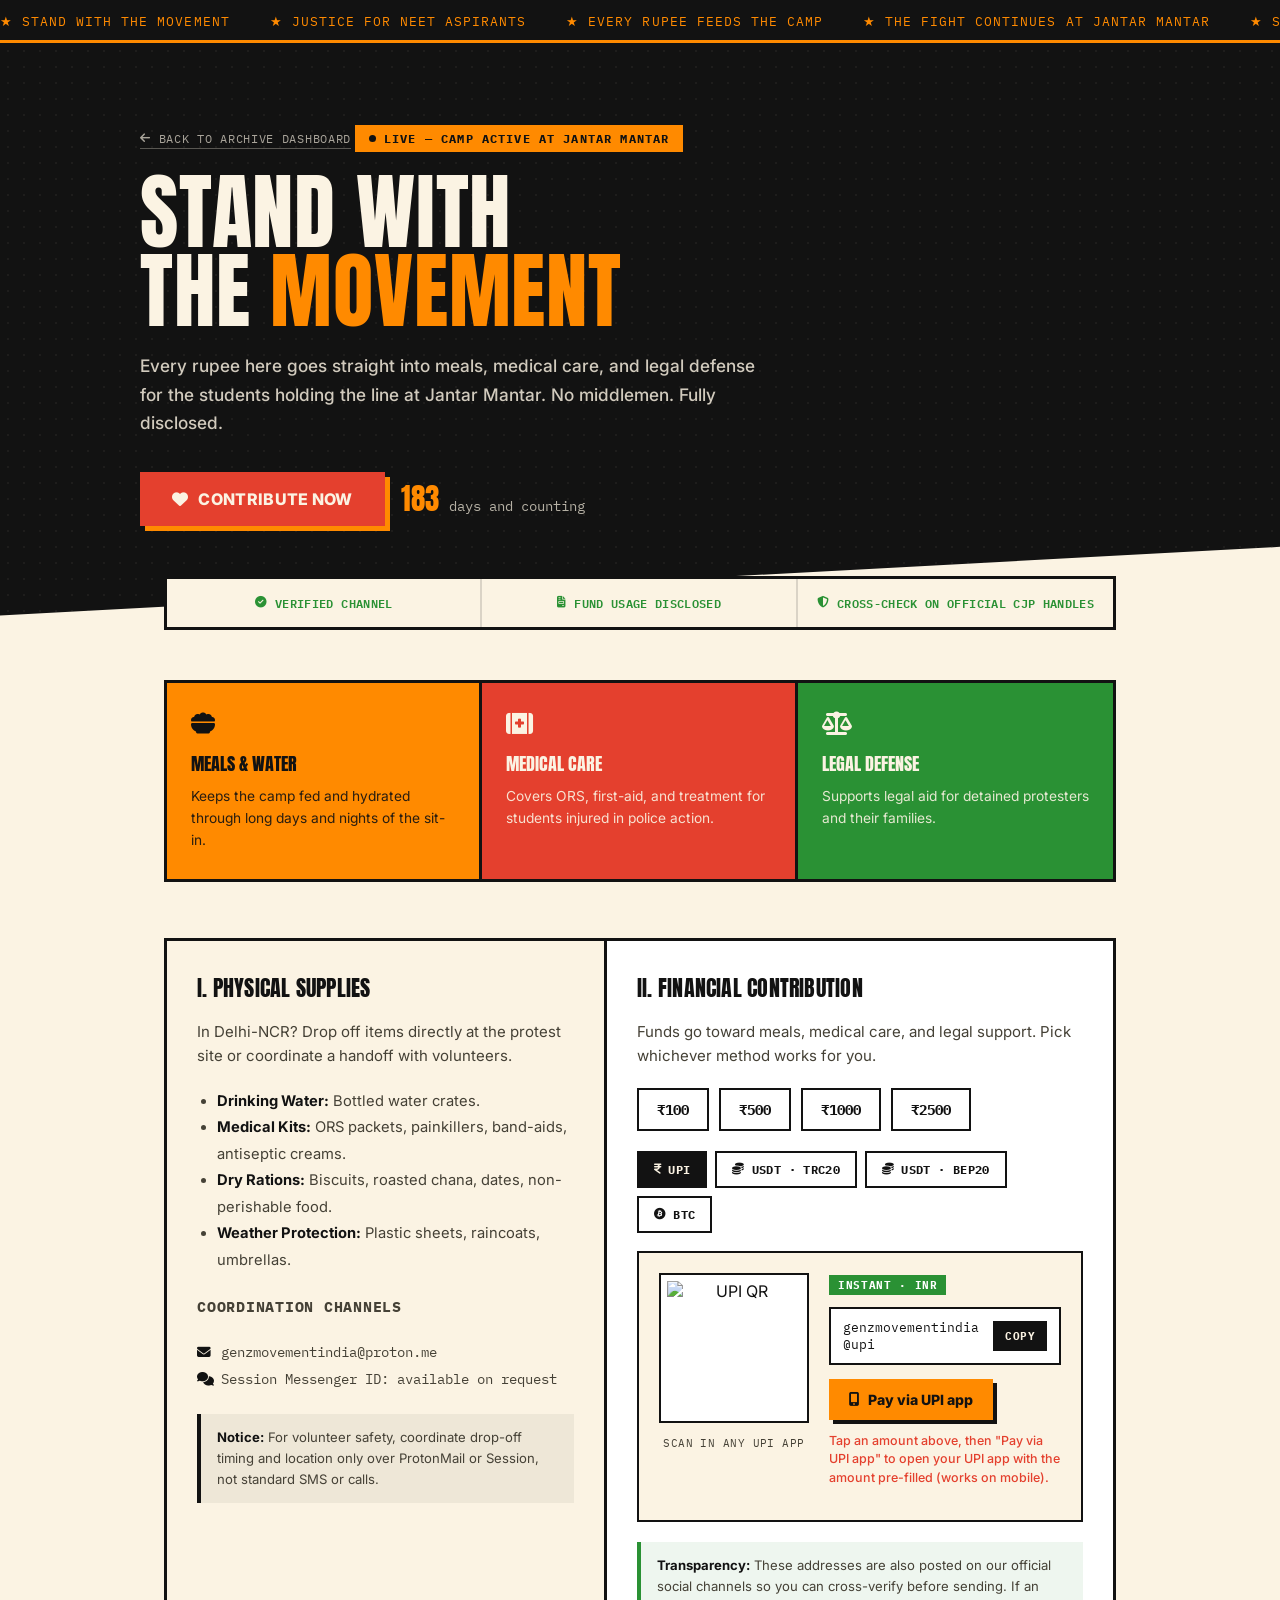
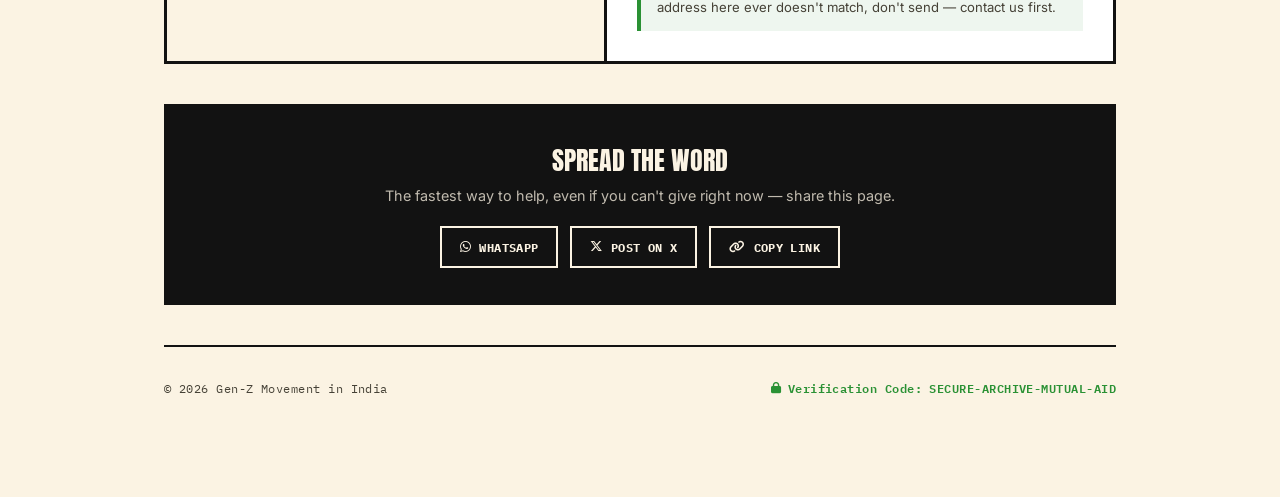
==== donation/index.html @ 175906e4 "Update standalone donation page with live crypto addresses and QR codes" ====
<!DOCTYPE html>
<html lang="en">
<head>
<meta charset="UTF-8">
<meta name="viewport" content="width=device-width, initial-scale=1.0">
<title>Stand With The Movement | Mutual Aid Fund</title>

<link rel="preconnect" href="https://fonts.googleapis.com">
<link rel="preconnect" href="https://fonts.gstatic.com" crossorigin>
<link href="https://fonts.googleapis.com/css2?family=Anton&family=Inter:wght@400;500;600;700;800;900&family=IBM+Plex+Mono:wght@400;500;600;700&display=swap" rel="stylesheet">
<link rel="stylesheet" href="https://cdnjs.cloudflare.com/ajax/libs/font-awesome/6.4.0/css/all.min.css">

<style>
  :root{
    --ink: #121212;
    --cream: #fbf3e3;
    --saffron: #ff8a00;
    --red: #e4402e;
    --green: #2a9134;
    --line: rgba(18,18,18,0.14);
  }

  *{ box-sizing: border-box; }
  html{ scroll-behavior: smooth; }

  body{
    margin:0;
    background: var(--cream);
    color: var(--ink);
    font-family: 'Inter', sans-serif;
    overflow-x: hidden;
  }

  a{ color: inherit; }
  .container{ max-width: 1000px; margin: 0 auto; padding: 0 24px 90px; }

  /* ================= MARQUEE ================= */
  .marquee{
    background: var(--ink);
    color: var(--cream);
    overflow: hidden;
    white-space: nowrap;
    padding: 10px 0;
    border-bottom: 3px solid var(--saffron);
  }
  .marquee-track{
    display: inline-block;
    animation: scroll-left 22s linear infinite;
    font-family: 'IBM Plex Mono', monospace;
    font-size: 0.8rem;
    letter-spacing: 0.08em;
    text-transform: uppercase;
  }
  .marquee-track span{ margin-right: 40px; color: var(--saffron); }
  @keyframes scroll-left{ from{ transform: translateX(0);} to{ transform: translateX(-50%);} }

  /* ================= HERO ================= */
  .hero{
    position: relative;
    background: var(--ink);
    color: var(--cream);
    padding: 56px 24px 90px;
    clip-path: polygon(0 0, 100% 0, 100% 88%, 0 100%);
    margin-bottom: -40px;
  }
  .hero::before{
    content:"";
    position:absolute; inset:0;
    background-image: radial-gradient(var(--cream) 1.2px, transparent 1.2px);
    background-size: 16px 16px;
    opacity: 0.05;
    pointer-events:none;
  }

  .hero-inner{ max-width: 1000px; margin:0 auto; position:relative; z-index:2; }

  .back-btn{
    display:inline-flex; align-items:center; gap:8px;
    font-family:'IBM Plex Mono', monospace; font-size:0.72rem; letter-spacing:0.06em;
    text-transform:uppercase; color: rgba(251,243,227,0.65); text-decoration:none;
    border-bottom: 1px solid rgba(251,243,227,0.3); padding-bottom:2px;
  }
  .back-btn:hover{ color: var(--saffron); border-color: var(--saffron); }

  .live-badge{
    display:inline-flex; align-items:center; gap:8px;
    font-family:'IBM Plex Mono', monospace; font-size:0.72rem; letter-spacing:0.1em;
    text-transform:uppercase; color: var(--ink); background: var(--saffron);
    padding: 6px 14px; margin: 26px 0 20px; font-weight:700;
  }
  .live-dot{ width:7px; height:7px; border-radius:50%; background: var(--ink); animation: pulse 1.4s ease-in-out infinite; }
  @keyframes pulse{ 0%,100%{opacity:1;} 50%{opacity:0.25;} }

  h1{
    font-family: 'Anton', sans-serif;
    font-weight: 400;
    font-size: clamp(2.6rem, 8vw, 5.2rem);
    line-height: 0.95;
    letter-spacing: 0.01em;
    text-transform: uppercase;
    margin: 0 0 22px;
    max-width: 14ch;
  }
  h1 .accent{ color: var(--saffron); }

  .hero p.sub{
    font-size: 1.08rem; max-width: 56ch; color: rgba(251,243,227,0.82); line-height:1.65; margin: 0 0 34px; font-weight: 500;
  }

  .hero-actions{ display:flex; gap:16px; flex-wrap:wrap; align-items:center; }

  .btn-primary{
    background: var(--red); color: var(--cream);
    font-family:'Inter',sans-serif; font-weight:800; font-size:1rem;
    border:none; padding: 17px 32px; cursor:pointer; text-decoration:none;
    display:inline-flex; align-items:center; gap:10px; text-transform: uppercase; letter-spacing: 0.02em;
    box-shadow: 5px 5px 0 var(--saffron);
    transition: transform 0.15s ease, box-shadow 0.15s ease;
  }
  .btn-primary:hover{ transform: translate(-2px,-2px); box-shadow: 7px 7px 0 var(--saffron); }

  .day-counter{
    display:flex; align-items:baseline; gap:10px; font-family:'IBM Plex Mono', monospace;
    color: rgba(251,243,227,0.7); font-size:0.85rem;
  }
  .day-counter strong{ font-size: 1.8rem; color: var(--saffron); font-family:'Anton', sans-serif; font-weight:400; }

  /* ================= TRUST STRIP ================= */
  .trust-strip{
    position: relative; z-index: 3;
    display:flex; gap:0; flex-wrap:wrap;
    margin: 0 0 50px;
    background: var(--cream);
    border: 3px solid var(--ink);
  }
  .trust-strip span{
    flex: 1 1 200px;
    display:flex; align-items:center; gap:8px; justify-content:center;
    padding: 14px 16px;
    font-family:'IBM Plex Mono', monospace; font-size: 0.72rem; letter-spacing:0.03em; text-transform:uppercase;
    color: var(--green); font-weight: 600;
    border-right: 2px solid var(--line);
  }
  .trust-strip span:last-child{ border-right:none; }

  /* ================= IMPACT ================= */
  .impact{ display:grid; grid-template-columns: repeat(3,1fr); gap:0; margin-bottom: 56px; border: 3px solid var(--ink); }
  @media (max-width:720px){ .impact{ grid-template-columns:1fr; } }

  .impact-card{
    padding: 28px 24px;
    border-right: 3px solid var(--ink);
  }
  .impact-card:last-child{ border-right:none; }
  .impact-card:nth-child(1){ background: var(--saffron); }
  .impact-card:nth-child(2){ background: var(--red); color: var(--cream); }
  .impact-card:nth-child(3){ background: var(--green); color: var(--cream); }

  .impact-card i{ font-size:1.5rem; margin-bottom:14px; display:block; }
  .impact-card h3{ font-family:'Anton', sans-serif; font-weight:400; font-size:1.15rem; text-transform:uppercase; margin:0 0 8px; }
  .impact-card p{ font-size:0.86rem; line-height:1.6; margin:0; opacity:0.9; }

  /* ================= CARDS ================= */
  main.grid{ display:grid; grid-template-columns: 1fr 1.15fr; gap: 0; margin-bottom: 40px; border: 3px solid var(--ink); }
  @media (max-width: 800px){ main.grid{ grid-template-columns: 1fr; } }

  .card{ padding: 30px; }
  .card:first-child{ border-right: 3px solid var(--ink); background: var(--cream); }
  @media (max-width: 800px){ .card:first-child{ border-right:none; border-bottom: 3px solid var(--ink); } }
  .card:last-child{ background: #fff; }

  .card h2{ font-family:'Anton', sans-serif; font-weight:400; text-transform:uppercase; font-size:1.4rem; margin:0 0 16px; letter-spacing:0.01em; }
  .card > p{ font-size:0.94rem; color: #454136; line-height:1.6; margin:0 0 20px; }

  .supplies-list{ margin:0 0 22px; padding-left:20px; }
  .supplies-list li{ font-size:0.92rem; color:#454136; line-height:1.8; }
  .supplies-list li strong{ color: var(--ink); }

  .channel-label{
    font-family:'IBM Plex Mono', monospace; font-size:0.78rem; font-weight:700;
    text-transform:uppercase; letter-spacing:0.05em; color: var(--red); margin:0 0 8px;
  }
  .channel-block{ font-family:'IBM Plex Mono', monospace; font-size:0.85rem; color:#454136; line-height:2; }
  .channel-block i{ width:16px; color: var(--ink); }

  .notice-box{
    margin-top: 20px; border-left: 4px solid var(--ink); background: rgba(18,18,18,0.05);
    padding: 13px 16px; font-size:0.82rem; line-height:1.6; color:#454136;
  }
  .notice-box strong{ color: var(--ink); }
  .notice-box.safe{ border-left-color: var(--green); background: rgba(42,145,52,0.08); }

  /* ================= AMOUNTS ================= */
  .amount-row{ display:flex; gap:10px; flex-wrap:wrap; margin-bottom: 20px; }
  .amount-btn{
    font-family:'IBM Plex Mono', monospace; font-weight:700; font-size:0.9rem;
    background: #fff; border: 2.5px solid var(--ink); color: var(--ink);
    padding: 10px 18px; cursor:pointer; transition: all 0.15s ease;
  }
  .amount-btn:hover, .amount-btn.selected{ background: var(--saffron); border-color: var(--ink); }

  /* ================= PAY TABS ================= */
  .pay-tabs{ display:flex; flex-wrap:wrap; gap:8px; margin-bottom: 18px; }
  .pay-tab{
    font-family:'IBM Plex Mono', monospace; font-size:0.74rem; font-weight:700; letter-spacing:0.03em; text-transform:uppercase;
    background: #fff; border:2px solid var(--ink); color: var(--ink);
    padding:9px 15px; cursor:pointer; display:inline-flex; align-items:center; gap:7px;
    transition: background 0.15s ease, color 0.15s ease;
  }
  .pay-tab:hover{ background: #f0e9d8; }
  .pay-tab.active{ background: var(--ink); color: var(--cream); }

  .pay-panel{ display:none; animation: fadeIn 0.3s ease; }
  .pay-panel.active{ display:block; }
  @keyframes fadeIn{ from{opacity:0; transform:translateY(6px);} to{opacity:1; transform:translateY(0);} }

  .pay-panel-inner{
    display:flex; gap:20px; align-items:flex-start; flex-wrap:wrap;
    background: var(--cream); border: 2px solid var(--ink); padding:20px;
  }

  .qr-box{ flex: 0 0 150px; text-align:center; }
  .qr-box img{ width:150px; height:150px; object-fit:cover; border:2px solid var(--ink); background:#fff; padding:6px; display:block; margin:0 auto 8px; }
  .qr-box span{ font-family:'IBM Plex Mono', monospace; font-size:0.7rem; letter-spacing:0.04em; text-transform:uppercase; color:#454136; }

  .pay-details{ flex:1; min-width:200px; }
  .network-tag{
    display:inline-block; font-family:'IBM Plex Mono', monospace; font-size:0.68rem; font-weight:700; letter-spacing:0.06em;
    text-transform:uppercase; color: #fff; background: var(--green); padding:3px 9px; margin-bottom:12px;
  }

  .addr-row{
    display:flex; align-items:center; gap:8px; background: #fff; border:2px solid var(--ink);
    padding:10px 12px; font-family:'IBM Plex Mono', monospace; font-size:0.8rem; word-break: break-all;
  }
  .copy-btn{
    flex-shrink:0; background: var(--ink); color: var(--cream); border:none; padding:8px 12px; cursor:pointer;
    font-family:'IBM Plex Mono', monospace; font-size:0.7rem; font-weight:700; text-transform:uppercase; letter-spacing:0.04em;
    transition: background 0.15s ease;
  }
  .copy-btn:hover{ background: var(--red); }
  .copy-btn.copied{ background: var(--green); }

  .pay-warn{ margin-top:12px; font-size:0.78rem; color: var(--red); line-height:1.5; font-weight:500; }

  .upi-pay-link{
    display:inline-flex; align-items:center; gap:8px; margin-top:14px;
    background: var(--saffron); color: var(--ink); font-weight:800; font-size:0.88rem;
    padding: 12px 20px; text-decoration:none; transition: background 0.15s ease;
    box-shadow: 4px 4px 0 var(--ink);
  }
  .upi-pay-link:hover{ transform: translate(-1px,-1px); box-shadow: 5px 5px 0 var(--ink); }

  /* ================= SHARE ================= */
  .share-block{
    margin-top: 10px; padding: 34px; background: var(--ink); color: var(--cream); text-align:center;
    border: 3px solid var(--ink);
  }
  .share-block h3{ font-family:'Anton', sans-serif; font-weight:400; text-transform:uppercase; font-size:1.6rem; margin:0 0 8px; }
  .share-block p{ font-size:0.9rem; color: rgba(251,243,227,0.75); margin:0 0 22px; }
  .share-row{ display:flex; gap:12px; justify-content:center; flex-wrap:wrap; }
  .share-btn{
    display:inline-flex; align-items:center; gap:8px;
    font-family:'IBM Plex Mono', monospace; font-size:0.78rem; font-weight:700; text-transform:uppercase; letter-spacing:0.03em;
    padding: 11px 18px; border: 2px solid var(--cream); color: var(--cream); text-decoration:none;
    background: transparent; cursor: pointer; transition: all 0.15s ease;
  }
  .share-btn:hover{ background: var(--saffron); border-color: var(--saffron); color: var(--ink); }

  footer{
    margin-top: 40px; padding-top:22px; border-top:2px solid var(--ink);
    font-family:'IBM Plex Mono', monospace; font-size:0.72rem; letter-spacing:0.04em;
    color:#454136; display:flex; align-items:center; justify-content:space-between; flex-wrap:wrap; gap:10px;
  }
  footer .verified{ color: var(--green); display:inline-flex; align-items:center; gap:6px; font-weight:600; }

  .reveal{ opacity:0; transform: translateY(18px); transition: opacity 0.6s ease, transform 0.6s ease; }
  .reveal.visible{ opacity:1; transform: translateY(0); }
</style>
</head>
<body>

<div class="marquee">
  <div class="marquee-track">
    <span>★ STAND WITH THE MOVEMENT</span><span>★ JUSTICE FOR NEET ASPIRANTS</span><span>★ EVERY RUPEE FEEDS THE CAMP</span><span>★ THE FIGHT CONTINUES AT JANTAR MANTAR</span><span>★ STAND WITH THE MOVEMENT</span><span>★ JUSTICE FOR NEET ASPIRANTS</span><span>★ EVERY RUPEE FEEDS THE CAMP</span><span>★ THE FIGHT CONTINUES AT JANTAR MANTAR</span>
  </div>
</div>

<div class="hero">
  <div class="hero-inner">
    <a href="../dashboard/" class="back-btn"><i class="fa-solid fa-arrow-left"></i> Back to Archive Dashboard</a>
    <div class="live-badge"><span class="live-dot"></span> Live — Camp Active at Jantar Mantar</div>
    <h1>STAND WITH<br>THE <span class="accent">MOVEMENT</span></h1>
    <p class="sub">Every rupee here goes straight into meals, medical care, and legal defense for the students holding the line at Jantar Mantar. No middlemen. Fully disclosed.</p>
    <div class="hero-actions">
      <a href="#give" class="btn-primary"><i class="fa-solid fa-heart"></i> Contribute Now</a>
      <div class="day-counter"><strong id="dayCount">—</strong> days and counting</div>
    </div>
  </div>
</div>

<div class="container">

  <div class="trust-strip reveal">
    <span><i class="fa-solid fa-circle-check"></i> Verified channel</span>
    <span><i class="fa-solid fa-file-invoice"></i> Fund usage disclosed</span>
    <span><i class="fa-solid fa-shield-halved"></i> Cross-check on official CJP handles</span>
  </div>

  <div class="impact reveal">
    <div class="impact-card">
      <i class="fa-solid fa-bowl-food"></i>
      <h3>Meals & Water</h3>
      <p>Keeps the camp fed and hydrated through long days and nights of the sit-in.</p>
    </div>
    <div class="impact-card">
      <i class="fa-solid fa-kit-medical"></i>
      <h3>Medical Care</h3>
      <p>Covers ORS, first-aid, and treatment for students injured in police action.</p>
    </div>
    <div class="impact-card">
      <i class="fa-solid fa-scale-balanced"></i>
      <h3>Legal Defense</h3>
      <p>Supports legal aid for detained protesters and their families.</p>
    </div>
  </div>

  <main class="grid reveal">

    <div class="card">
      <h2>I. Physical Supplies</h2>
      <p>In Delhi-NCR? Drop off items directly at the protest site or coordinate a handoff with volunteers.</p>
      <ul class="supplies-list">
        <li><strong>Drinking Water:</strong> Bottled water crates.</li>
        <li><strong>Medical Kits:</strong> ORS packets, painkillers, band-aids, antiseptic creams.</li>
        <li><strong>Dry Rations:</strong> Biscuits, roasted chana, dates, non-perishable food.</li>
        <li><strong>Weather Protection:</strong> Plastic sheets, raincoats, umbrellas.</li>
      </ul>
      <p class="channel-label">Coordination Channels</p>
      <div class="channel-block">
        <div><i class="fa-solid fa-envelope"></i> genzmovementindia@proton.me</div>
        <div><i class="fa-solid fa-comments"></i> Session Messenger ID: available on request</div>
      </div>
      <div class="notice-box">
        <strong>Notice:</strong> For volunteer safety, coordinate drop-off timing and location only over ProtonMail or Session, not standard SMS or calls.
      </div>
    </div>

    <div class="card" id="give">
      <h2>II. Financial Contribution</h2>
      <p>Funds go toward meals, medical care, and legal support. Pick whichever method works for you.</p>

      <div class="amount-row" id="amountRow">
        <button class="amount-btn" data-amt="100">₹100</button>
        <button class="amount-btn" data-amt="500">₹500</button>
        <button class="amount-btn" data-amt="1000">₹1000</button>
        <button class="amount-btn" data-amt="2500">₹2500</button>
      </div>

      <div class="pay-tabs" id="payTabs">
        <button class="pay-tab active" data-target="upi"><i class="fa-solid fa-indian-rupee-sign"></i> UPI</button>
        <button class="pay-tab" data-target="trc20"><i class="fa-solid fa-coins"></i> USDT · TRC20</button>
        <button class="pay-tab" data-target="bep20"><i class="fa-solid fa-coins"></i> USDT · BEP20</button>
        <button class="pay-tab" data-target="btc"><i class="fa-brands fa-bitcoin"></i> BTC</button>
      </div>

      <!-- UPI -->
      <div class="pay-panel active" id="panel-upi">
        <div class="pay-panel-inner">
          <div class="qr-box">
            <img src="../media/upi_qr.jpeg" alt="UPI QR">
            <span>Scan in any UPI app</span>
          </div>
          <div class="pay-details">
            <span class="network-tag">Instant · INR</span>
            <div class="addr-row">
              <span id="upi-id">genzmovementindia@upi</span>
              <button class="copy-btn" data-copy="genzmovementindia@upi">Copy</button>
            </div>
            <a class="upi-pay-link" id="upiPayLink" href="upi://pay?pa=genzmovementindia@upi&pn=GenZ%20Movement%20India%20Fund&cu=INR" target="_blank">
              <i class="fa-solid fa-mobile-screen-button"></i> Pay via UPI app
            </a>
            <p class="pay-warn">Tap an amount above, then "Pay via UPI app" to open your UPI app with the amount pre-filled (works on mobile).</p>
          </div>
        </div>
      </div>

      <!-- TRC20 -->
      <div class="pay-panel" id="panel-trc20">
        <div class="pay-panel-inner">
          <div class="qr-box">
            <img src="../media/usdt_trc20_qr.jpeg" alt="USDT TRC20 QR">
            <span>USDT · TRC20</span>
          </div>
          <div class="pay-details">
            <span class="network-tag">Tron network</span>
            <div class="addr-row">
              <span id="trc20-addr">TBJ7jRTGHbhBxsTmzbSZ4QEaMJK5PgWS64</span>
              <button class="copy-btn" data-copy="TBJ7jRTGHbhBxsTmzbSZ4QEaMJK5PgWS64">Copy</button>
            </div>
            <p class="pay-warn">Send only USDT on the TRC20 (Tron) network. Sending on any other network will result in permanent loss of funds.</p>
          </div>
        </div>
      </div>

      <!-- BEP20 -->
      <div class="pay-panel" id="panel-bep20">
        <div class="pay-panel-inner">
          <div class="qr-box">
            <img src="../media/usdt_bep20_qr.jpeg" alt="USDT BEP20 QR">
            <span>USDT · BEP20</span>
          </div>
          <div class="pay-details">
            <span class="network-tag">BNB Smart Chain</span>
            <div class="addr-row">
              <span id="bep20-addr">0xf2d1B79254161A60c2a10E9f4cDbD3c0bbbD3398</span>
              <button class="copy-btn" data-copy="0xf2d1B79254161A60c2a10E9f4cDbD3c0bbbD3398">Copy</button>
            </div>
            <p class="pay-warn">Send only USDT on the BEP20 (BNB Smart Chain) network. Sending on any other network will result in permanent loss of funds.</p>
          </div>
        </div>
      </div>

      <!-- BTC -->
      <div class="pay-panel" id="panel-btc">
        <div class="pay-panel-inner">
          <div class="qr-box">
            <img src="../media/btc.jpeg" alt="BTC QR">
            <span>Bitcoin</span>
          </div>
          <div class="pay-details">
            <span class="network-tag">Bitcoin mainnet</span>
            <div class="addr-row">
              <span id="btc-addr">bc1qkdrwgjcevavkzy95uvqkwr4um263asjzzvt2va</span>
              <button class="copy-btn" data-copy="bc1qkdrwgjcevavkzy95uvqkwr4um263asjzzvt2va">Copy</button>
            </div>
            <p class="pay-warn">Double-check the address before sending — Bitcoin transactions cannot be reversed once confirmed.</p>
          </div>
        </div>
      </div>

      <div class="notice-box safe">
        <strong>Transparency:</strong> These addresses are also posted on our official social channels so you can cross-verify before sending. If an address here ever doesn't match, don't send — contact us first.
      </div>
    </div>

  </main>

  <div class="share-block reveal">
    <h3>Spread the word</h3>
    <p>The fastest way to help, even if you can't give right now — share this page.</p>
    <div class="share-row">
      <a class="share-btn" id="shareWhatsapp" href="#" target="_blank"><i class="fa-brands fa-whatsapp"></i> WhatsApp</a>
      <a class="share-btn" id="shareX" href="#" target="_blank"><i class="fa-brands fa-x-twitter"></i> Post on X</a>
      <button class="share-btn" id="copyLink"><i class="fa-solid fa-link"></i> Copy link</button>
    </div>
  </div>

  <footer>
    <p>&copy; 2026 Gen-Z Movement in India</p>
    <span class="verified"><i class="fa-solid fa-lock"></i> Verification Code: SECURE-ARCHIVE-MUTUAL-AID</span>
  </footer>
</div>

<script>
  const start = new Date('2026-06-06T00:00:00');
  const now = new Date();
  const days = Math.max(1, Math.floor((now - start) / (1000*60*60*24)));
  document.getElementById('dayCount').textContent = days;

  const tabs = document.querySelectorAll('.pay-tab');
  const panels = document.querySelectorAll('.pay-panel');
  tabs.forEach(tab => {
    tab.addEventListener('click', () => {
      tabs.forEach(t => t.classList.remove('active'));
      panels.forEach(p => p.classList.remove('active'));
      tab.classList.add('active');
      document.getElementById('panel-' + tab.dataset.target).classList.add('active');
    });
  });

  document.querySelectorAll('.copy-btn').forEach(btn => {
    btn.addEventListener('click', async () => {
      try{
        await navigator.clipboard.writeText(btn.dataset.copy);
        const original = btn.textContent;
        btn.textContent = 'Copied';
        btn.classList.add('copied');
        setTimeout(() => { btn.textContent = original; btn.classList.remove('copied'); }, 1500);
      }catch(e){ console.error('Copy failed', e); }
    });
  });

  const amountBtns = document.querySelectorAll('.amount-btn');
  const upiLink = document.getElementById('upiPayLink');
  const baseUpi = 'upi://pay?pa=genzmovementindia@upi&pn=GenZ%20Movement%20India%20Fund&cu=INR';
  amountBtns.forEach(btn => {
    btn.addEventListener('click', () => {
      amountBtns.forEach(b => b.classList.remove('selected'));
      btn.classList.add('selected');
      upiLink.href = baseUpi + '&am=' + btn.dataset.amt;
    });
  });

  const pageUrl = window.location.href;
  document.getElementById('shareWhatsapp').href = 'https://wa.me/?text=' + encodeURIComponent('Support students at Jantar Mantar — every contribution helps. ' + pageUrl);
  document.getElementById('shareX').href = 'https://twitter.com/intent/tweet?text=' + encodeURIComponent('Support students at Jantar Mantar — every contribution helps.') + '&url=' + encodeURIComponent(pageUrl);
  document.getElementById('copyLink').addEventListener('click', async (e) => {
    try{
      await navigator.clipboard.writeText(pageUrl);
      e.target.closest('.share-btn').innerHTML = '<i class="fa-solid fa-check"></i> Link copied';
    }catch(err){ console.error(err); }
  });

  const observer = new IntersectionObserver((entries) => {
    entries.forEach(entry => {
      if (entry.isIntersecting){ entry.target.classList.add('visible'); observer.unobserve(entry.target); }
    });
  }, { threshold: 0.12 });
  document.querySelectorAll('.reveal').forEach(el => observer.observe(el));
</script>
</body>
</html>
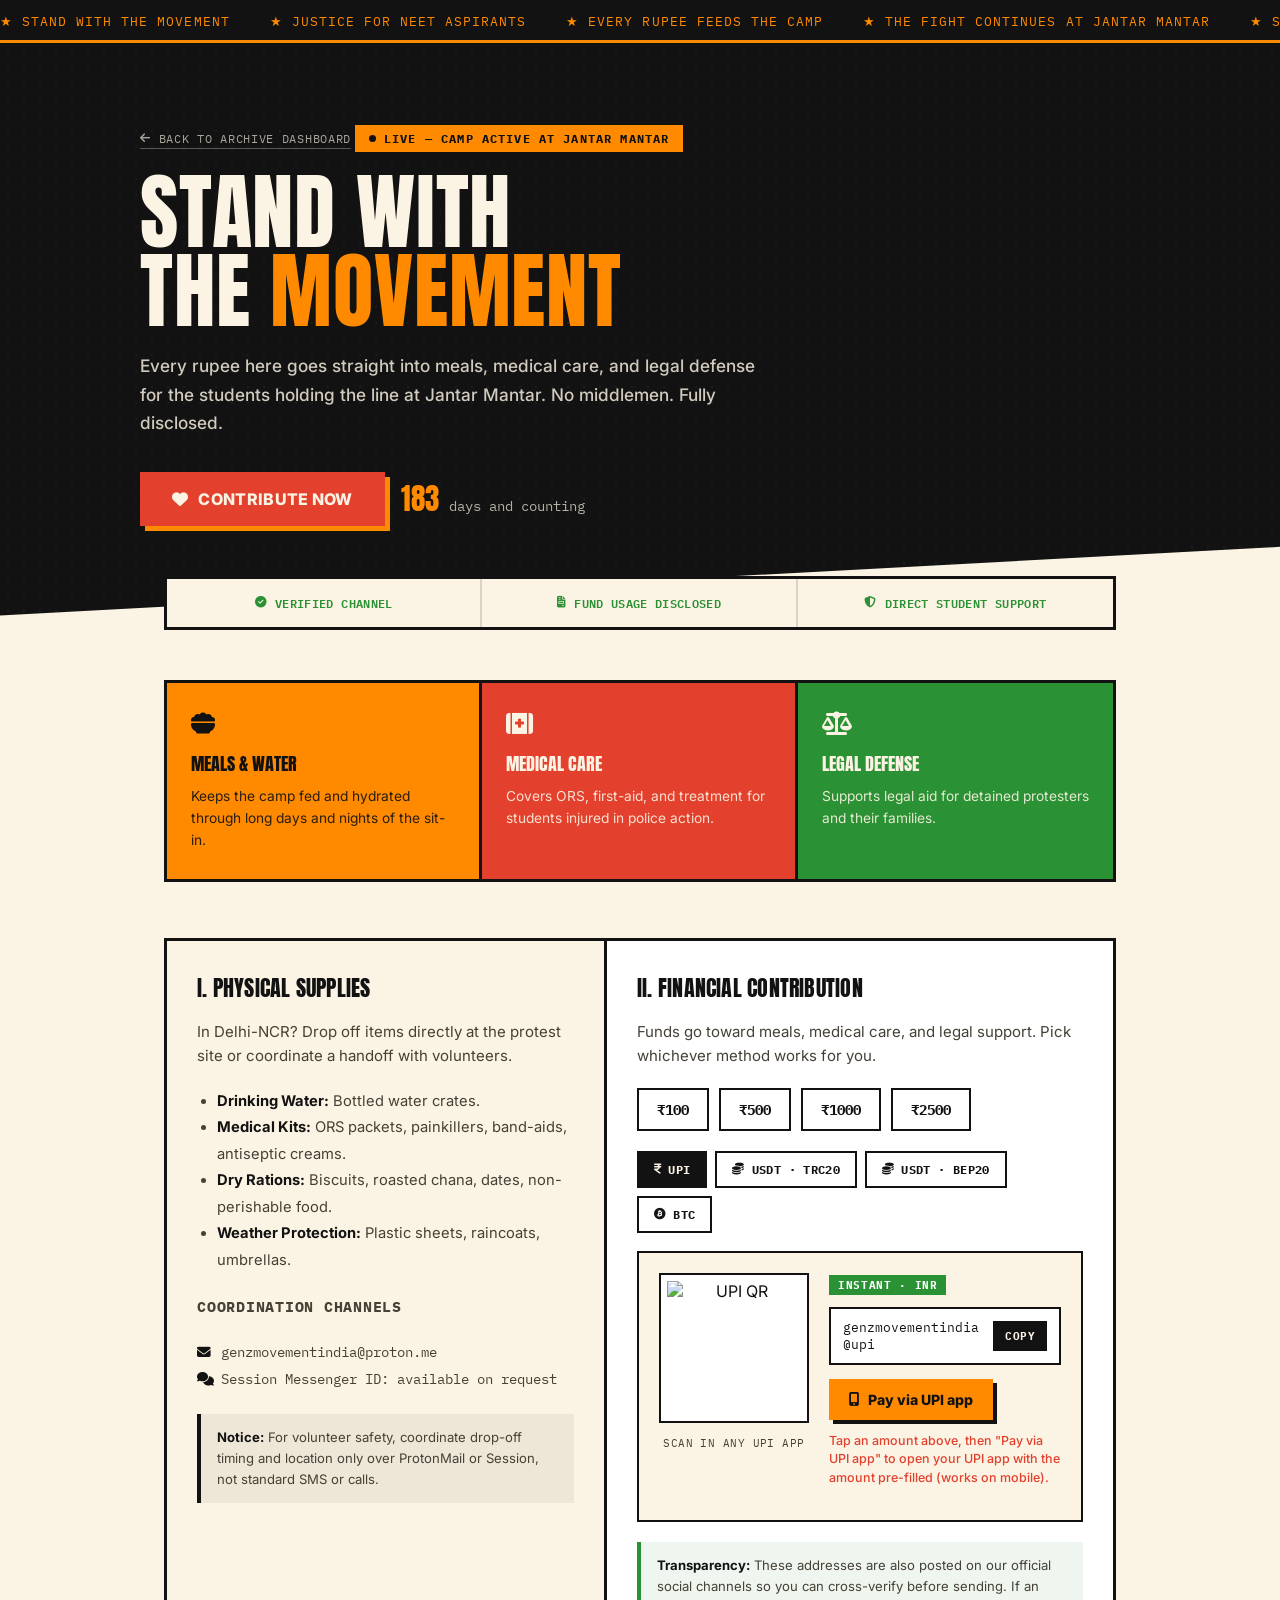
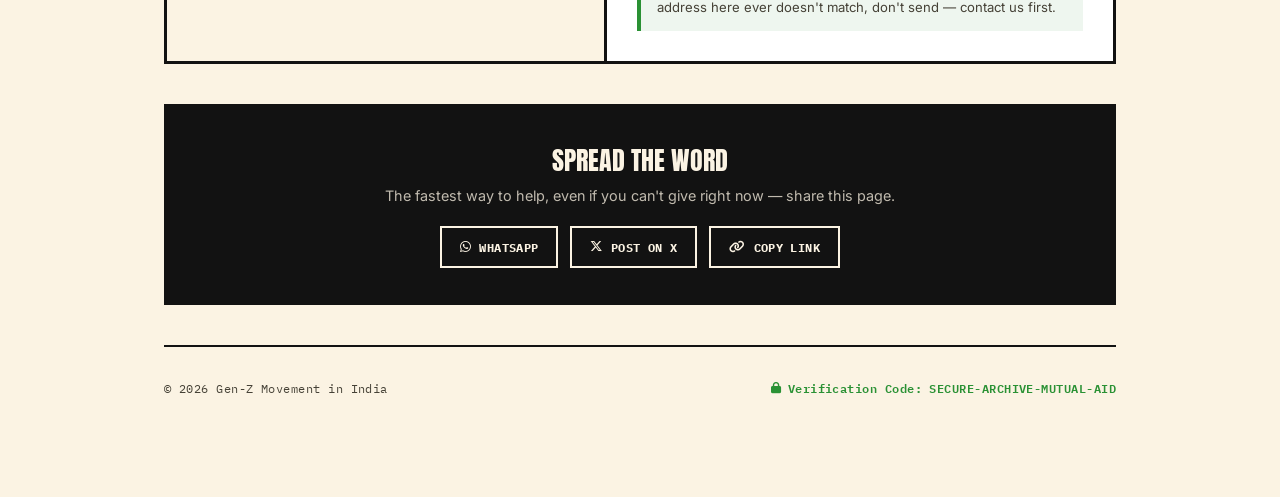
==== commit 8420175f: "Minor copy adjustments on donation page" ====
--- a/donation/index.html
+++ b/donation/index.html
@@ -304,7 +304,7 @@
   <div class="trust-strip reveal">
     <span><i class="fa-solid fa-circle-check"></i> Verified channel</span>
     <span><i class="fa-solid fa-file-invoice"></i> Fund usage disclosed</span>
-    <span><i class="fa-solid fa-shield-halved"></i> Cross-check on official CJP handles</span>
+    <span><i class="fa-solid fa-shield-halved"></i> Direct student support</span>
   </div>
 
   <div class="impact reveal">
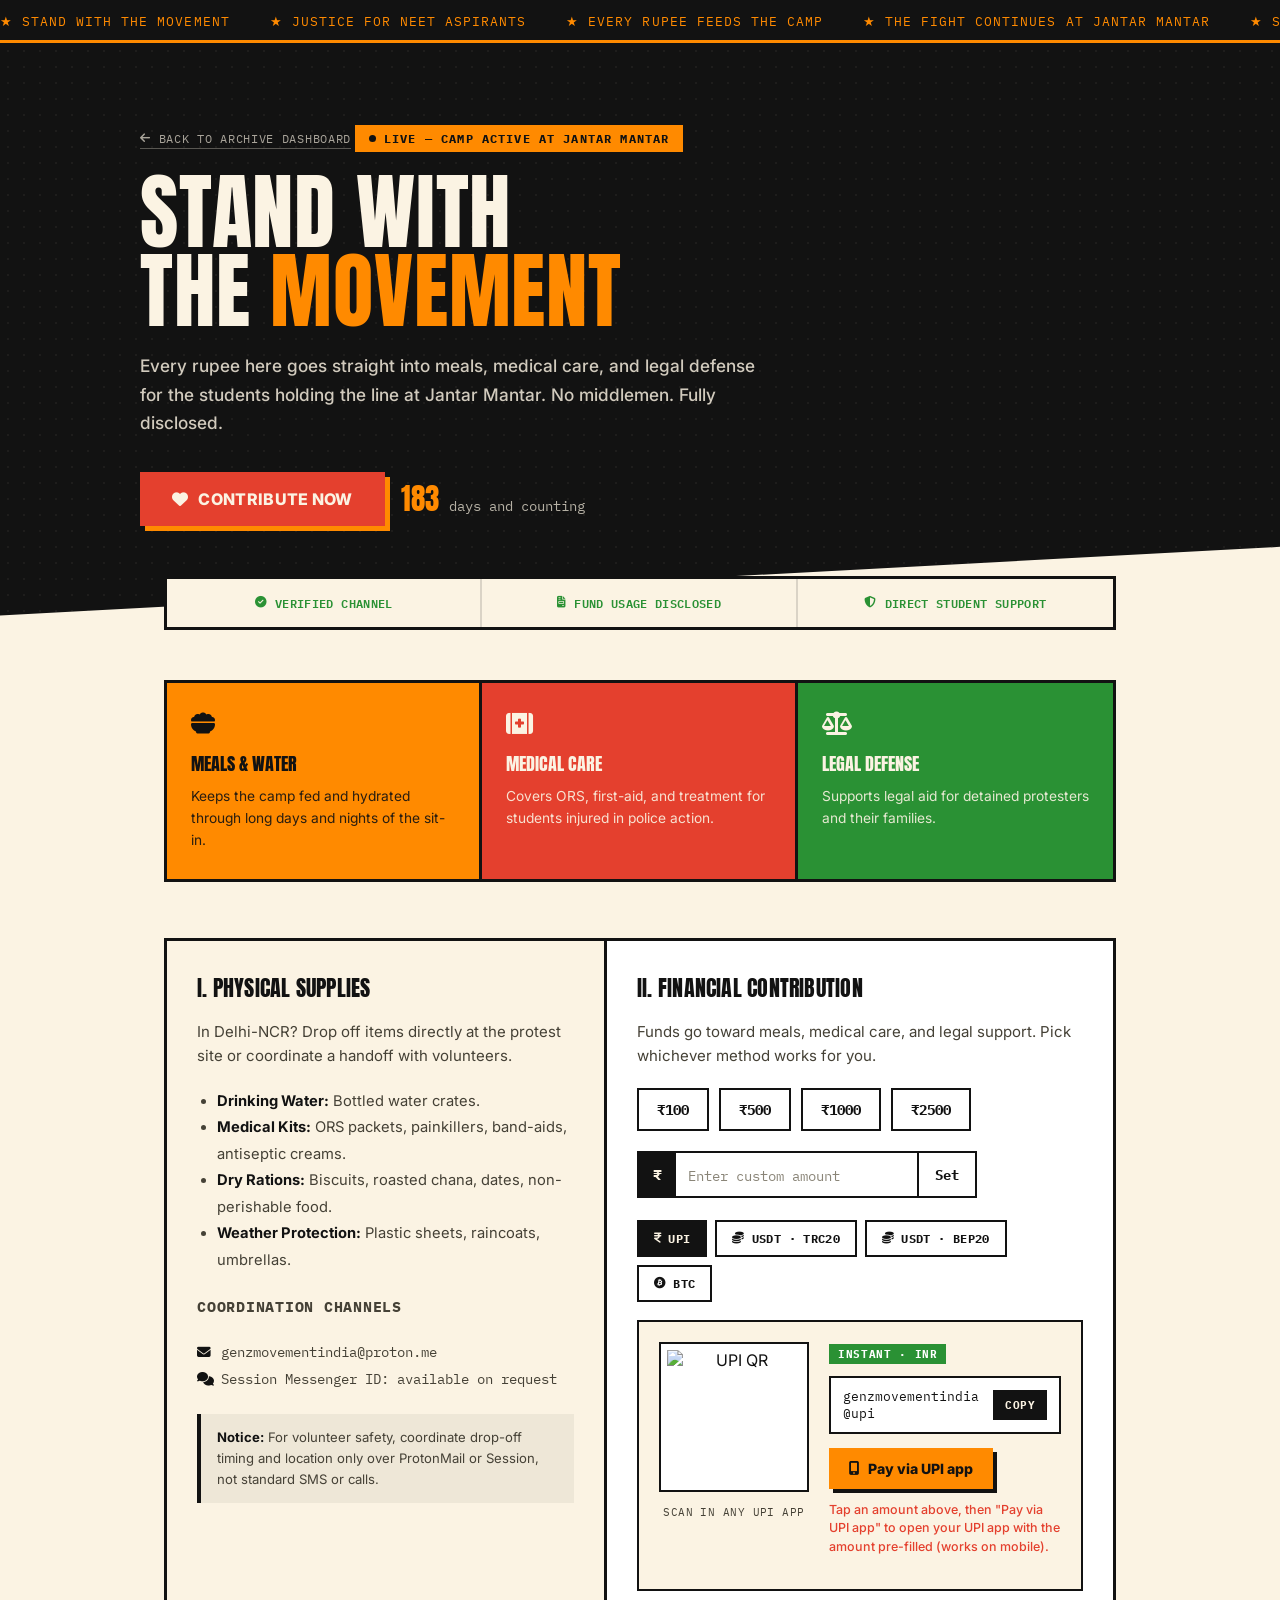
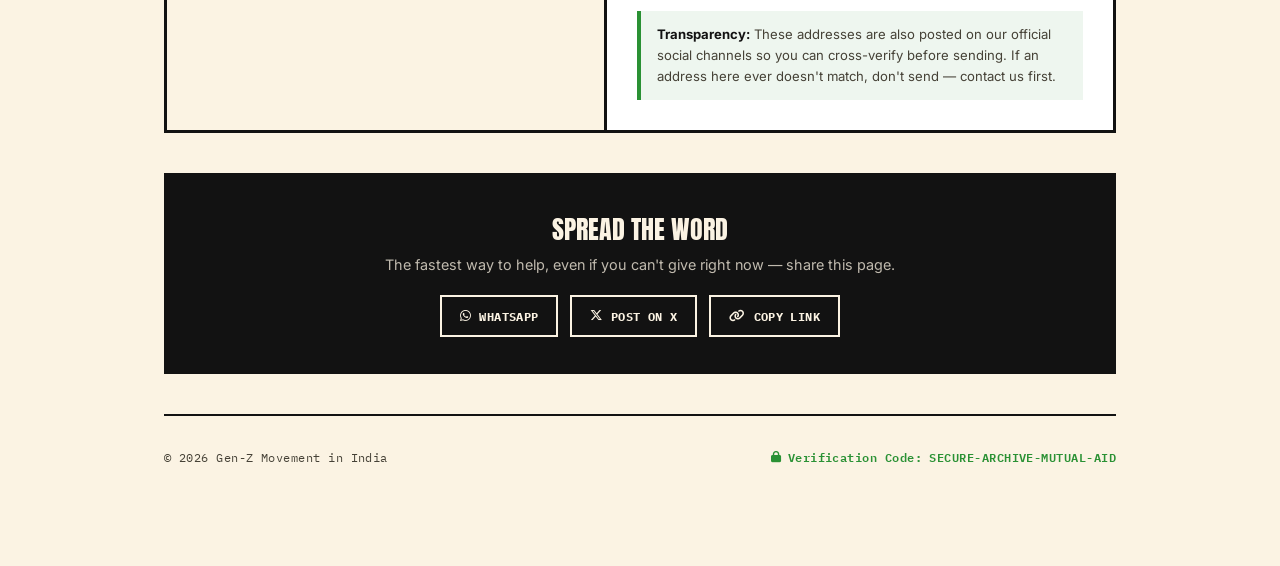
==== commit 67298b57: "Implement custom amount input for UPI donations" ====
--- a/donation/index.html
+++ b/donation/index.html
@@ -198,6 +198,27 @@
     padding: 10px 18px; cursor:pointer; transition: all 0.15s ease;
   }
   .amount-btn:hover, .amount-btn.selected{ background: var(--saffron); border-color: var(--ink); }
+
+  .custom-amount-row{
+    display:flex; align-items:stretch; gap:0; margin-bottom: 22px;
+    border: 2.5px solid var(--ink); max-width: 340px;
+  }
+  .custom-currency{
+    display:flex; align-items:center; justify-content:center;
+    font-family:'IBM Plex Mono', monospace; font-weight:700; font-size:0.95rem;
+    background: var(--ink); color: var(--cream); padding: 0 14px;
+  }
+  .custom-amount-input{
+    flex:1; min-width:0; border:none; outline:none;
+    font-family:'IBM Plex Mono', monospace; font-size:0.9rem; font-weight:600;
+    padding: 10px 12px; background:#fff; color: var(--ink);
+  }
+  .custom-amount-input::placeholder{ color: #8a8578; font-weight:400; }
+  .custom-amount-input::-webkit-outer-spin-button,
+  .custom-amount-input::-webkit-inner-spin-button{ -webkit-appearance:none; margin:0; }
+  .custom-set-btn{
+    border: none; border-left: 2.5px solid var(--ink); padding: 10px 16px;
+  }
 
   /* ================= PAY TABS ================= */
   .pay-tabs{ display:flex; flex-wrap:wrap; gap:8px; margin-bottom: 18px; }
@@ -357,6 +378,12 @@
         <button class="amount-btn" data-amt="2500">₹2500</button>
       </div>
 
+      <div class="custom-amount-row">
+        <span class="custom-currency">₹</span>
+        <input type="number" id="customAmount" class="custom-amount-input" placeholder="Enter custom amount" min="1" step="1">
+        <button class="amount-btn custom-set-btn" id="customSetBtn">Set</button>
+      </div>
+
       <div class="pay-tabs" id="payTabs">
         <button class="pay-tab active" data-target="upi"><i class="fa-solid fa-indian-rupee-sign"></i> UPI</button>
         <button class="pay-tab" data-target="trc20"><i class="fa-solid fa-coins"></i> USDT · TRC20</button>
@@ -491,16 +518,34 @@
     });
   });
 
-  const amountBtns = document.querySelectorAll('.amount-btn');
+  const amountBtns = document.querySelectorAll('.amount-btn:not(.custom-set-btn)');
   const upiLink = document.getElementById('upiPayLink');
   const baseUpi = 'upi://pay?pa=genzmovementindia@upi&pn=GenZ%20Movement%20India%20Fund&cu=INR';
+  const customInput = document.getElementById('customAmount');
+  const customSetBtn = document.getElementById('customSetBtn');
+
   amountBtns.forEach(btn => {
     btn.addEventListener('click', () => {
       amountBtns.forEach(b => b.classList.remove('selected'));
       btn.classList.add('selected');
+      customInput.value = '';
       upiLink.href = baseUpi + '&am=' + btn.dataset.amt;
     });
   });
+
+  function applyCustomAmount(){
+    const val = Math.floor(Number(customInput.value));
+    if (!val || val <= 0){
+      customInput.focus();
+      return;
+    }
+    amountBtns.forEach(b => b.classList.remove('selected'));
+    upiLink.href = baseUpi + '&am=' + val;
+  }
+
+  customSetBtn.addEventListener('click', applyCustomAmount);
+  customInput.addEventListener('keydown', (e) => { if (e.key === 'Enter') applyCustomAmount(); });
+  customInput.addEventListener('input', () => { amountBtns.forEach(b => b.classList.remove('selected')); });
 
   const pageUrl = window.location.href;
   document.getElementById('shareWhatsapp').href = 'https://wa.me/?text=' + encodeURIComponent('Support students at Jantar Mantar — every contribution helps. ' + pageUrl);
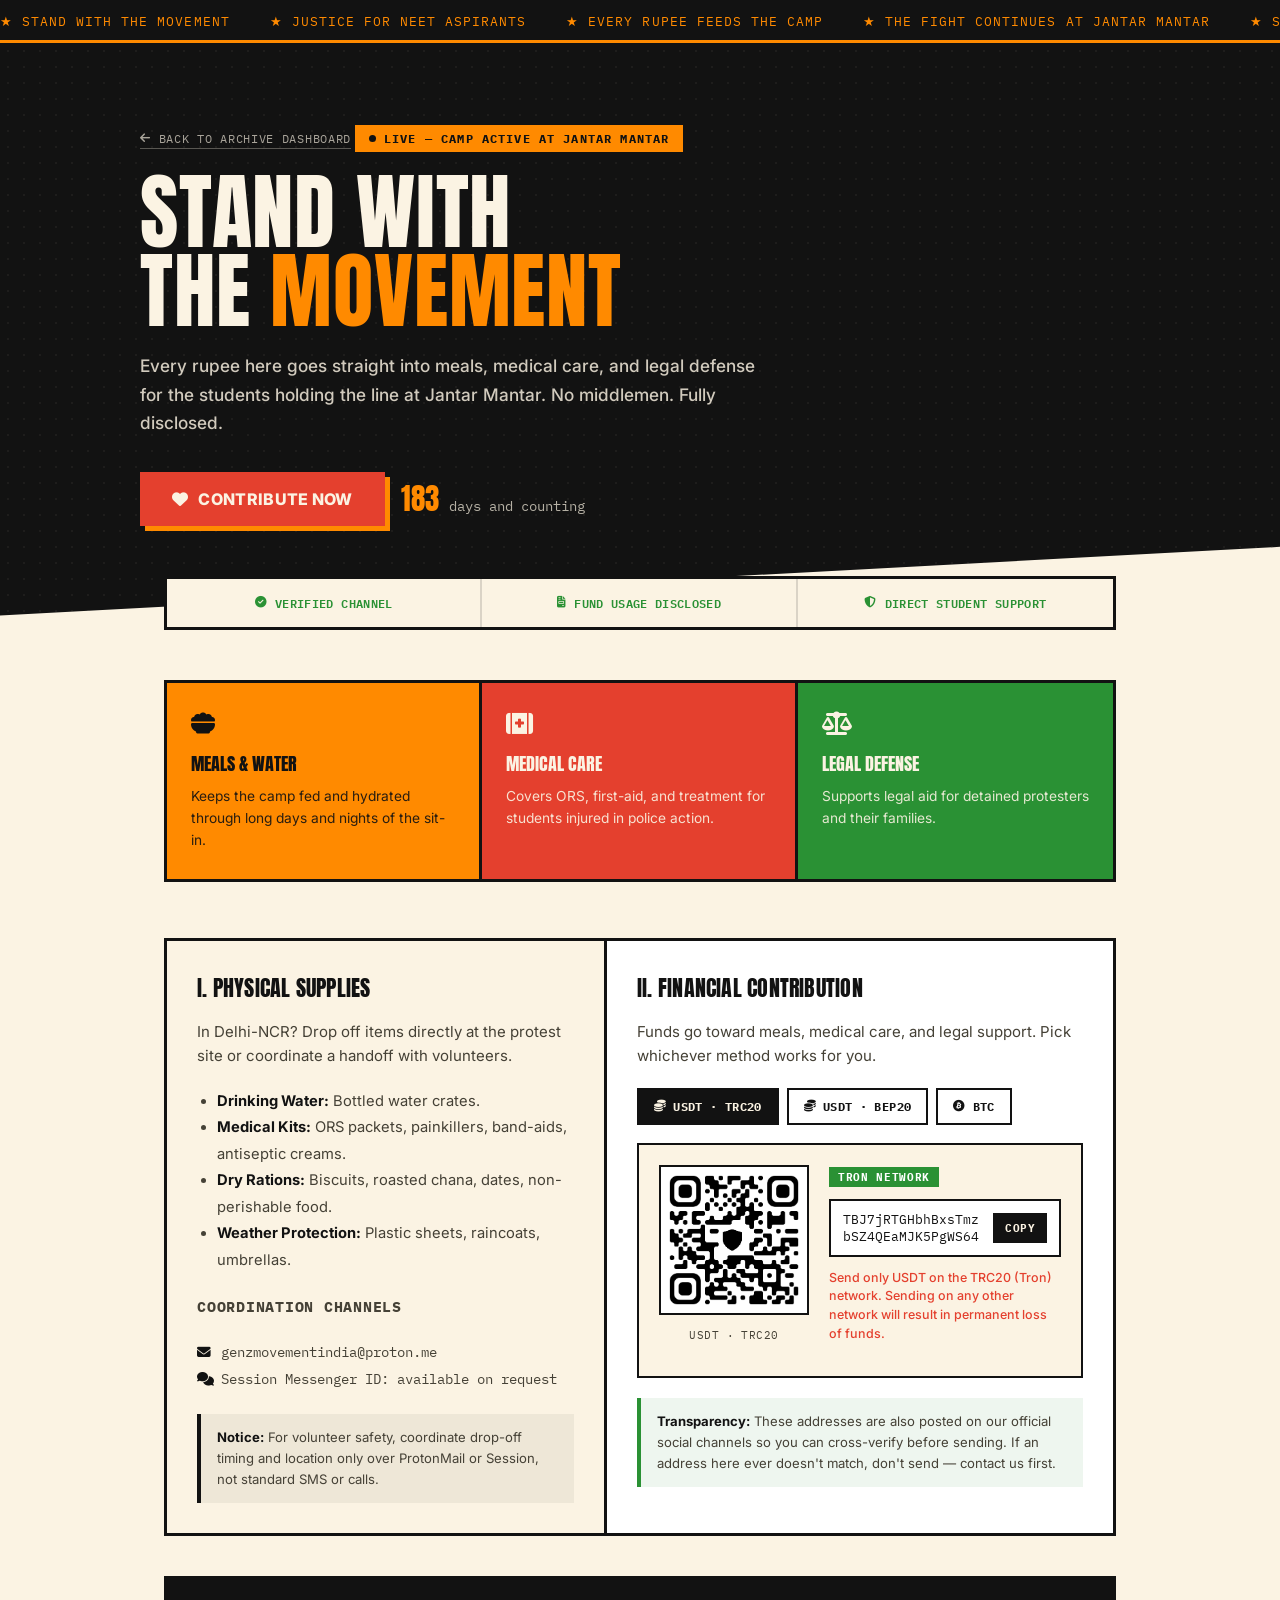
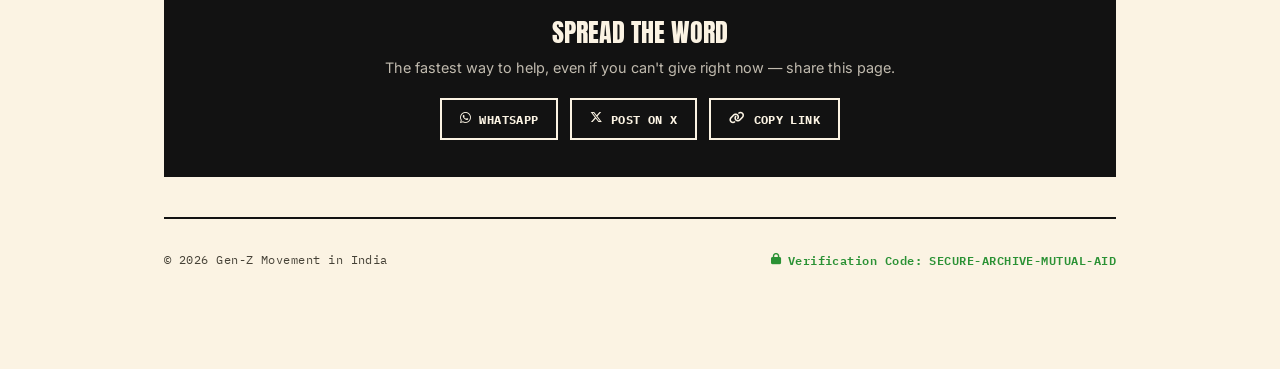
==== commit 9e6cc2b6: "minor changes updates in donations page" ====
--- a/donation/index.html
+++ b/donation/index.html
@@ -371,49 +371,14 @@
       <h2>II. Financial Contribution</h2>
       <p>Funds go toward meals, medical care, and legal support. Pick whichever method works for you.</p>
 
-      <div class="amount-row" id="amountRow">
-        <button class="amount-btn" data-amt="100">₹100</button>
-        <button class="amount-btn" data-amt="500">₹500</button>
-        <button class="amount-btn" data-amt="1000">₹1000</button>
-        <button class="amount-btn" data-amt="2500">₹2500</button>
-      </div>
-
-      <div class="custom-amount-row">
-        <span class="custom-currency">₹</span>
-        <input type="number" id="customAmount" class="custom-amount-input" placeholder="Enter custom amount" min="1" step="1">
-        <button class="amount-btn custom-set-btn" id="customSetBtn">Set</button>
-      </div>
-
       <div class="pay-tabs" id="payTabs">
-        <button class="pay-tab active" data-target="upi"><i class="fa-solid fa-indian-rupee-sign"></i> UPI</button>
-        <button class="pay-tab" data-target="trc20"><i class="fa-solid fa-coins"></i> USDT · TRC20</button>
+        <button class="pay-tab active" data-target="trc20"><i class="fa-solid fa-coins"></i> USDT · TRC20</button>
         <button class="pay-tab" data-target="bep20"><i class="fa-solid fa-coins"></i> USDT · BEP20</button>
         <button class="pay-tab" data-target="btc"><i class="fa-brands fa-bitcoin"></i> BTC</button>
       </div>
 
-      <!-- UPI -->
-      <div class="pay-panel active" id="panel-upi">
-        <div class="pay-panel-inner">
-          <div class="qr-box">
-            <img src="../media/upi_qr.jpeg" alt="UPI QR">
-            <span>Scan in any UPI app</span>
-          </div>
-          <div class="pay-details">
-            <span class="network-tag">Instant · INR</span>
-            <div class="addr-row">
-              <span id="upi-id">genzmovementindia@upi</span>
-              <button class="copy-btn" data-copy="genzmovementindia@upi">Copy</button>
-            </div>
-            <a class="upi-pay-link" id="upiPayLink" href="upi://pay?pa=genzmovementindia@upi&pn=GenZ%20Movement%20India%20Fund&cu=INR" target="_blank">
-              <i class="fa-solid fa-mobile-screen-button"></i> Pay via UPI app
-            </a>
-            <p class="pay-warn">Tap an amount above, then "Pay via UPI app" to open your UPI app with the amount pre-filled (works on mobile).</p>
-          </div>
-        </div>
-      </div>
-
       <!-- TRC20 -->
-      <div class="pay-panel" id="panel-trc20">
+      <div class="pay-panel active" id="panel-trc20">
         <div class="pay-panel-inner">
           <div class="qr-box">
             <img src="../media/usdt_trc20_qr.jpeg" alt="USDT TRC20 QR">
@@ -518,34 +483,7 @@
     });
   });
 
-  const amountBtns = document.querySelectorAll('.amount-btn:not(.custom-set-btn)');
-  const upiLink = document.getElementById('upiPayLink');
-  const baseUpi = 'upi://pay?pa=genzmovementindia@upi&pn=GenZ%20Movement%20India%20Fund&cu=INR';
-  const customInput = document.getElementById('customAmount');
-  const customSetBtn = document.getElementById('customSetBtn');
-
-  amountBtns.forEach(btn => {
-    btn.addEventListener('click', () => {
-      amountBtns.forEach(b => b.classList.remove('selected'));
-      btn.classList.add('selected');
-      customInput.value = '';
-      upiLink.href = baseUpi + '&am=' + btn.dataset.amt;
-    });
-  });
-
-  function applyCustomAmount(){
-    const val = Math.floor(Number(customInput.value));
-    if (!val || val <= 0){
-      customInput.focus();
-      return;
-    }
-    amountBtns.forEach(b => b.classList.remove('selected'));
-    upiLink.href = baseUpi + '&am=' + val;
-  }
-
-  customSetBtn.addEventListener('click', applyCustomAmount);
-  customInput.addEventListener('keydown', (e) => { if (e.key === 'Enter') applyCustomAmount(); });
-  customInput.addEventListener('input', () => { amountBtns.forEach(b => b.classList.remove('selected')); });
+  // UPI amount logic removed to maintain 100% financial anonymity
 
   const pageUrl = window.location.href;
   document.getElementById('shareWhatsapp').href = 'https://wa.me/?text=' + encodeURIComponent('Support students at Jantar Mantar — every contribution helps. ' + pageUrl);
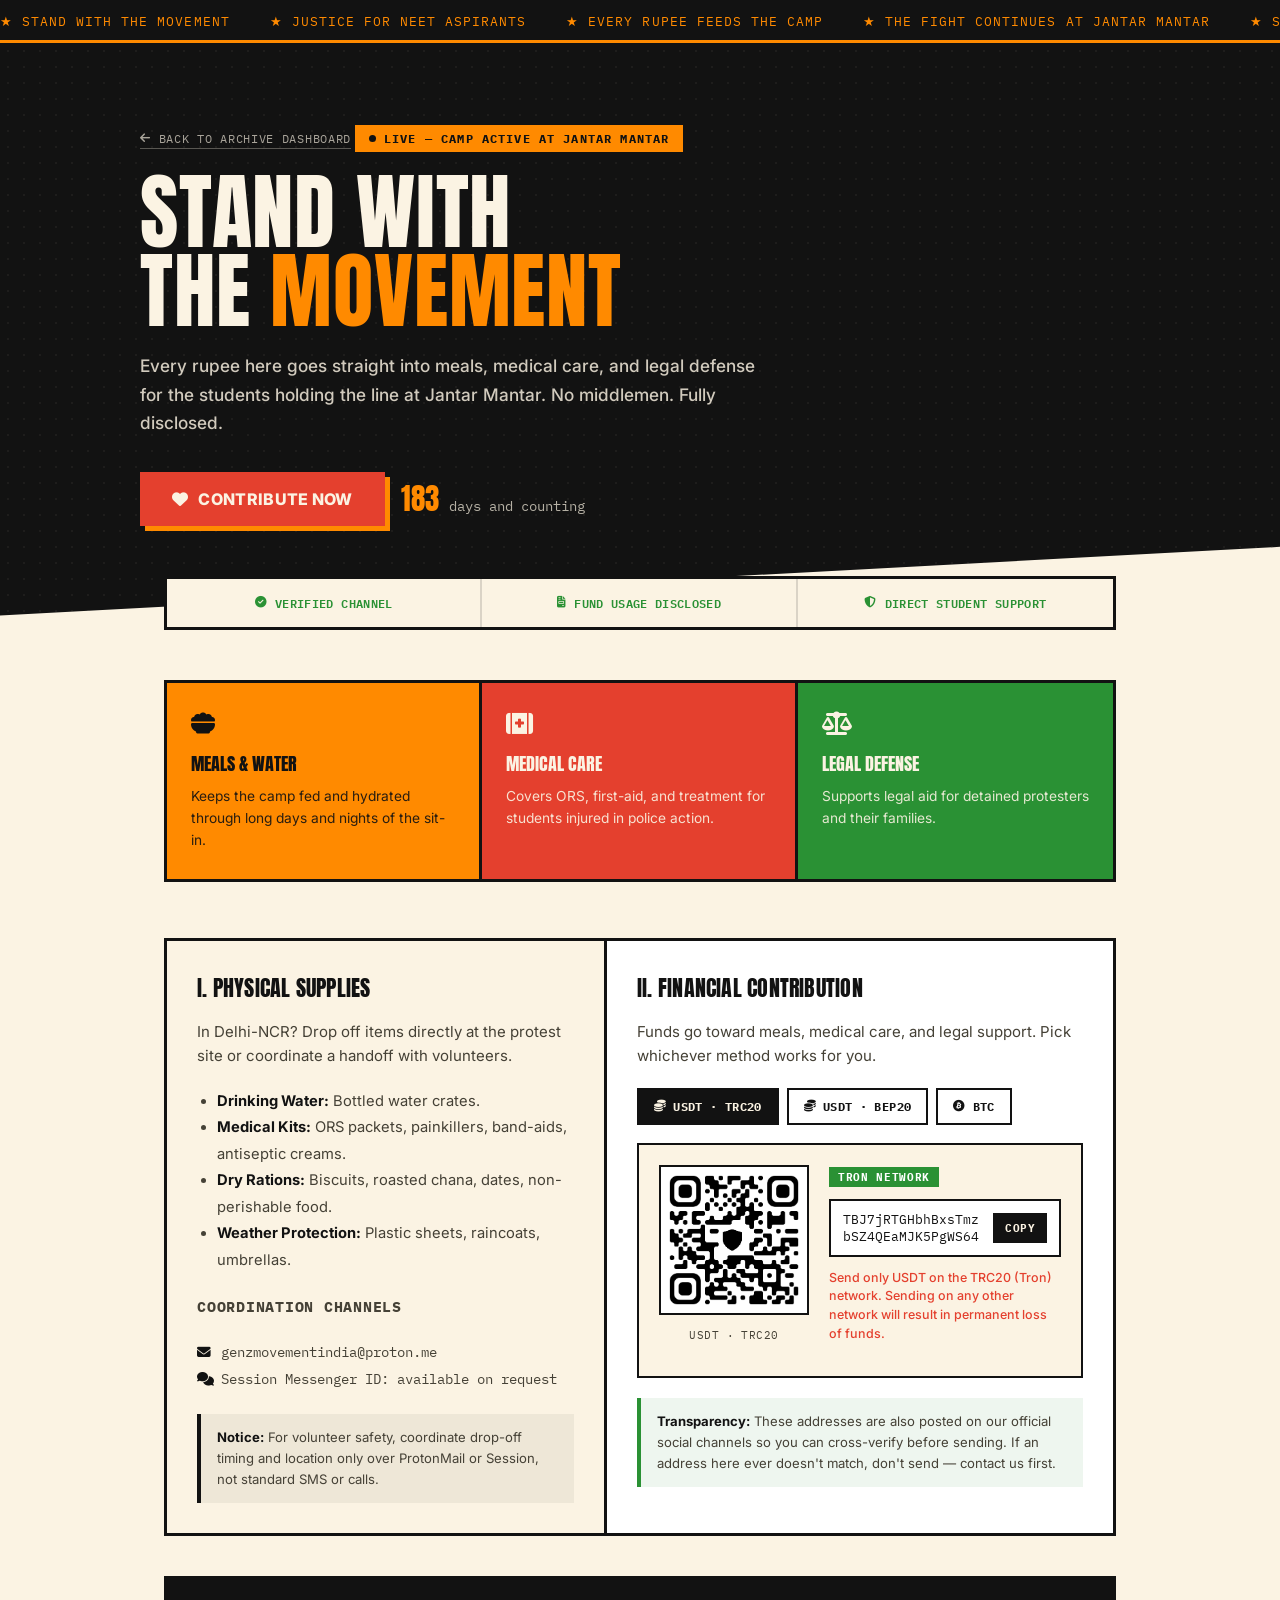
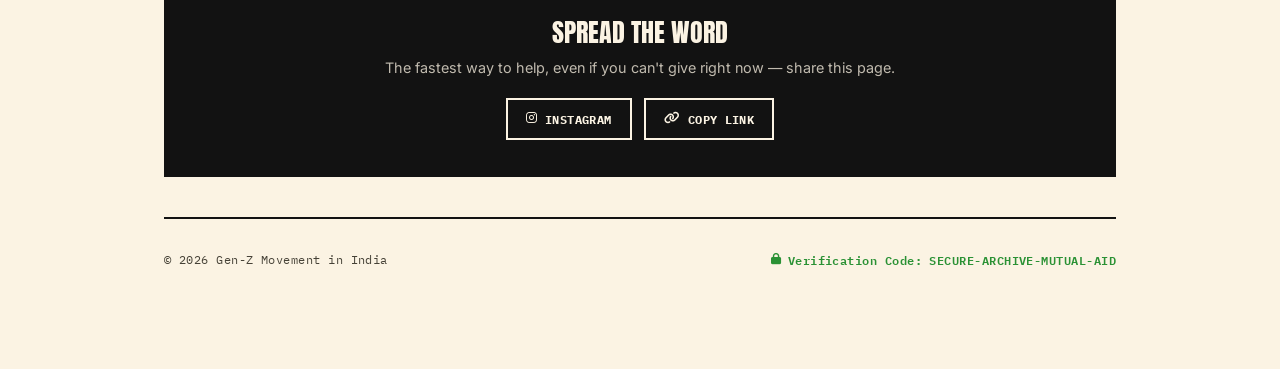
==== commit 1b14d47b: "minor changes updates in donations page" ====
--- a/donation/index.html
+++ b/donation/index.html
@@ -442,8 +442,7 @@
     <h3>Spread the word</h3>
     <p>The fastest way to help, even if you can't give right now — share this page.</p>
     <div class="share-row">
-      <a class="share-btn" id="shareWhatsapp" href="#" target="_blank"><i class="fa-brands fa-whatsapp"></i> WhatsApp</a>
-      <a class="share-btn" id="shareX" href="#" target="_blank"><i class="fa-brands fa-x-twitter"></i> Post on X</a>
+      <a class="share-btn" href="https://www.instagram.com/genzcomradejantarmantar/reposts/" target="_blank" rel="noopener noreferrer"><i class="fa-brands fa-instagram"></i> Instagram</a>
       <button class="share-btn" id="copyLink"><i class="fa-solid fa-link"></i> Copy link</button>
     </div>
   </div>
@@ -486,8 +485,6 @@
   // UPI amount logic removed to maintain 100% financial anonymity
 
   const pageUrl = window.location.href;
-  document.getElementById('shareWhatsapp').href = 'https://wa.me/?text=' + encodeURIComponent('Support students at Jantar Mantar — every contribution helps. ' + pageUrl);
-  document.getElementById('shareX').href = 'https://twitter.com/intent/tweet?text=' + encodeURIComponent('Support students at Jantar Mantar — every contribution helps.') + '&url=' + encodeURIComponent(pageUrl);
   document.getElementById('copyLink').addEventListener('click', async (e) => {
     try{
       await navigator.clipboard.writeText(pageUrl);
